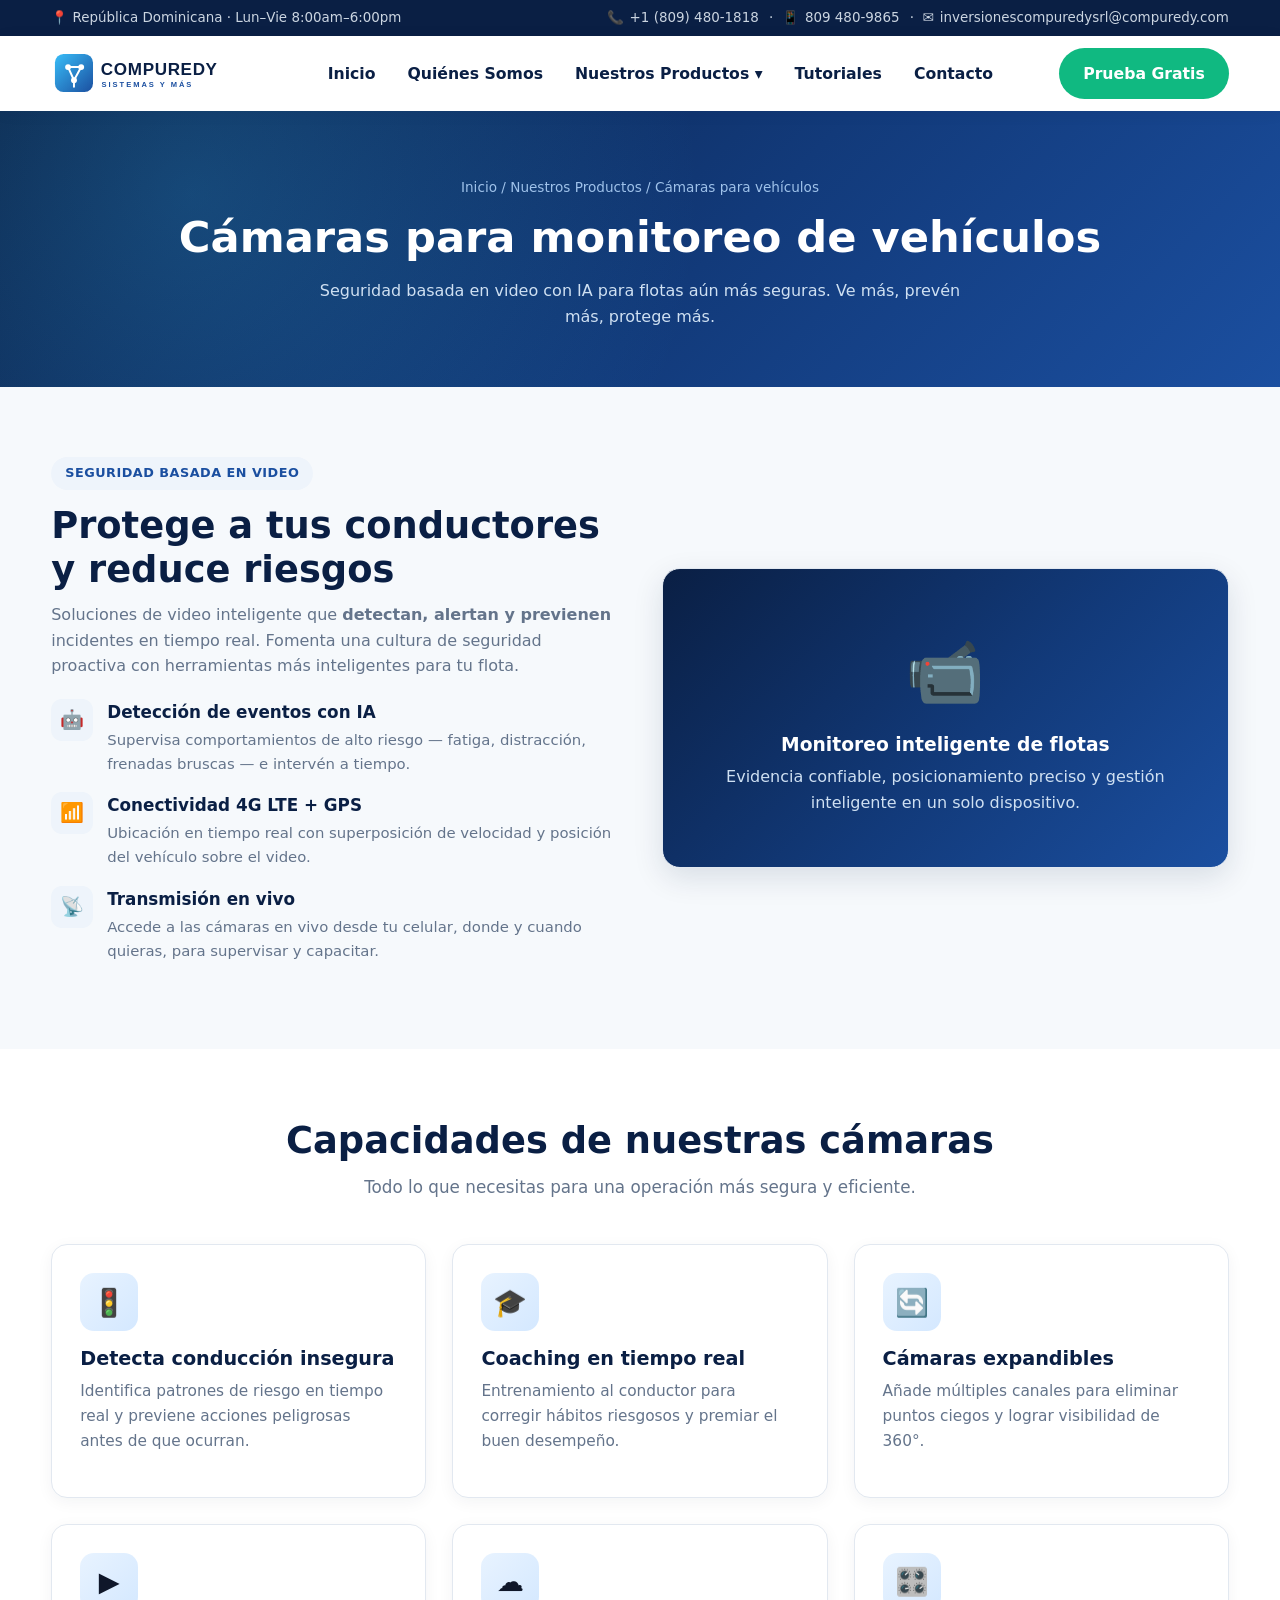
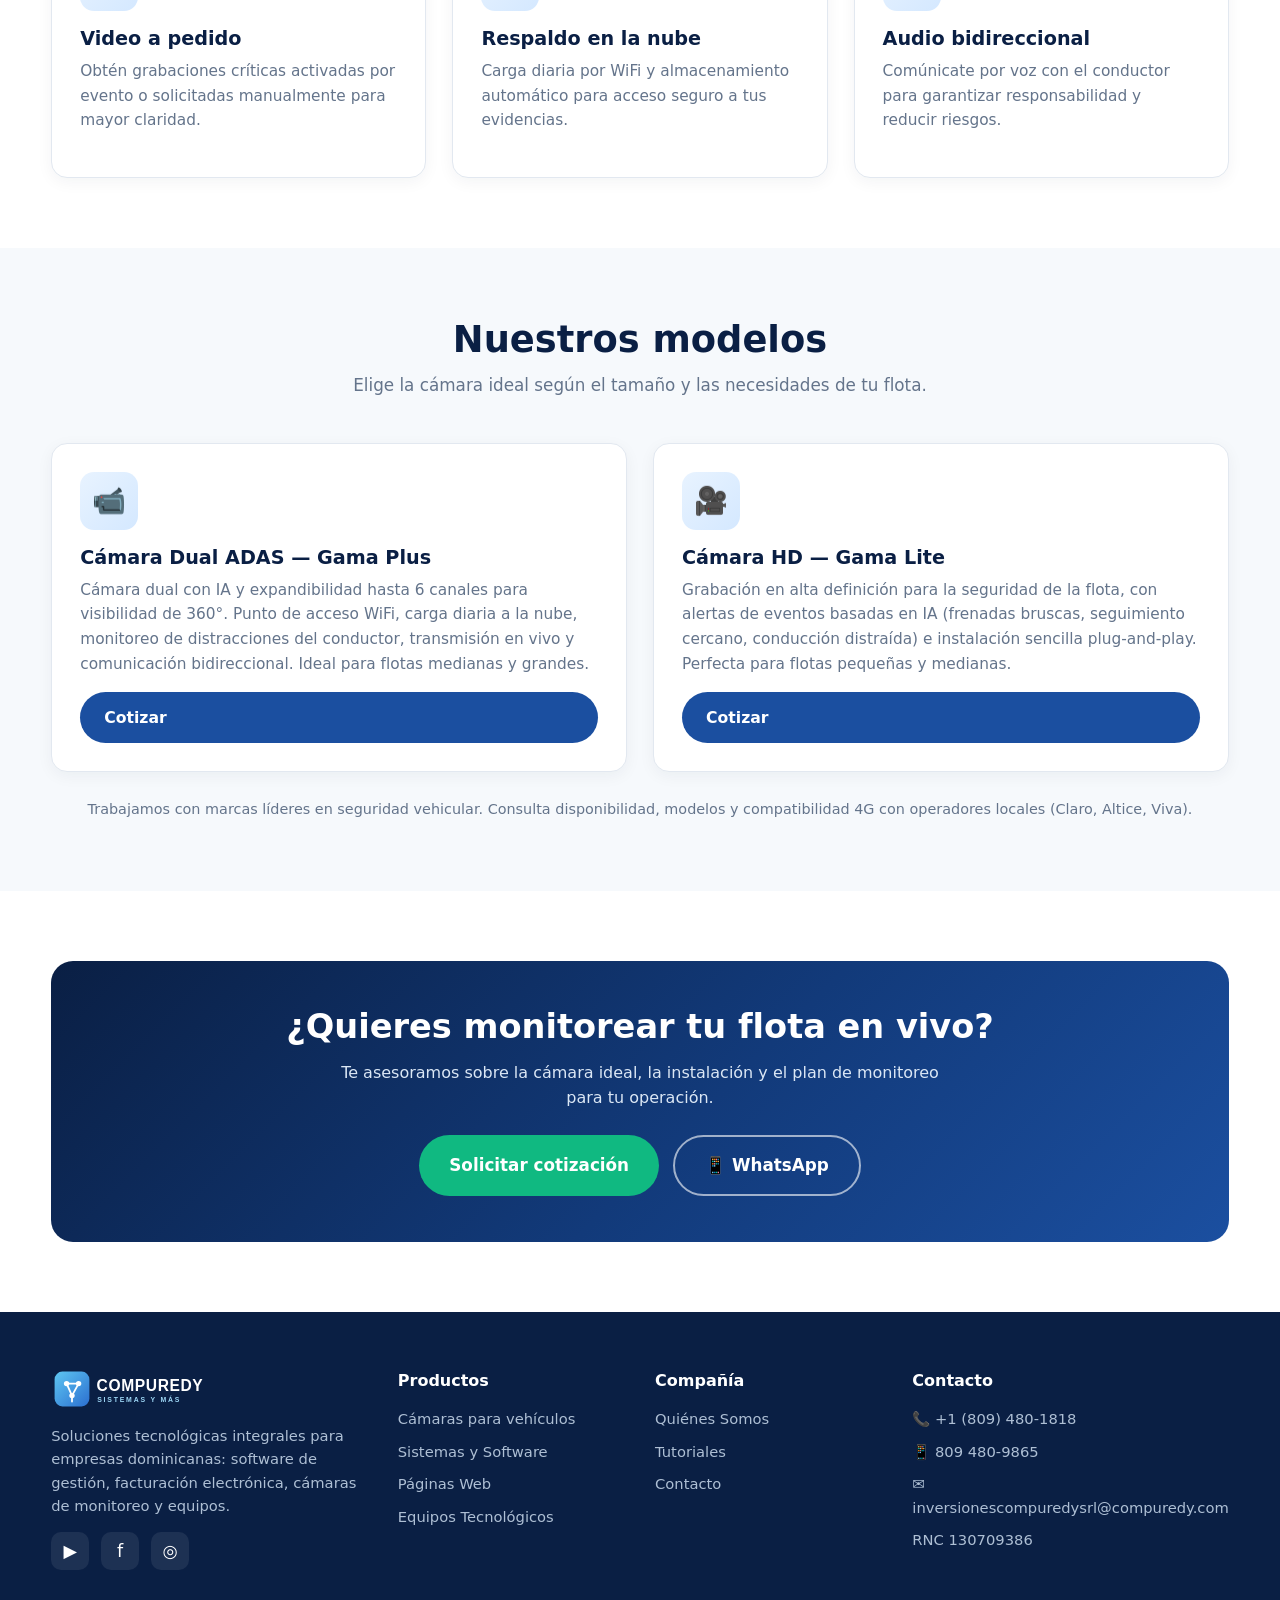
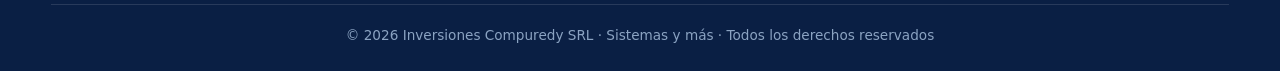
==== camaras.html @ 0dc01a07 ":wqActualizar pagina Compuredy :wq" ====
<!DOCTYPE html>
<html lang="es">
<head>
<meta charset="UTF-8">
<meta name="viewport" content="width=device-width,initial-scale=1">
<title>Cámaras para monitoreo de vehículos | Compuredy</title>
<meta name="description" content="Seguridad basada en video con IA para flotas: detección de eventos, transmisión en vivo, GPS y evidencia confiable.">
<link rel="stylesheet" href="assets/css/styles.css">
<link rel="icon" href="assets/img/logo.svg">
</head>
<body>
<div class="topbar"><div class="container">
  <span>📍 República Dominicana · Lun–Vie 8:00am–6:00pm</span>
  <span>📞 <a href="tel:+18094801818">+1 (809) 480-1818</a> &nbsp;·&nbsp; 📱 <a href="https://wa.me/18094809865">809 480-9865</a> &nbsp;·&nbsp; ✉️ <a href="mailto:inversionescompuredysrl@compuredy.com">inversionescompuredysrl@compuredy.com</a></span>
</div></div>
<header class="header"><div class="container"><nav class="nav">
  <a href="index.html" class="logo"><img src="assets/img/logo.svg" alt="Compuredy"></a>
  <ul class="menu">
    <li><a href="index.html">Inicio</a></li>
    <li><a href="quienes-somos.html">Quiénes Somos</a></li>
    <li class="has-sub"><a href="#">Nuestros Productos ▾</a>
      <ul class="submenu">
        <li><a href="camaras.html"><span class="ic">📹</span> Cámaras para Vehículos</a></li>
        <li><a href="sistemas.html"><span class="ic">💻</span> Sistemas y Software</a></li>
        <li><a href="paginas-web.html"><span class="ic">🌐</span> Páginas Web y Perfiles</a></li>
        <li><a href="equipos.html"><span class="ic">🖨️</span> Equipos Tecnológicos</a></li>
      </ul>
    </li>
    <li><a href="tutoriales.html">Tutoriales</a></li>
    <li><a href="contacto.html">Contacto</a></li>
  </ul>
  <div class="nav-cta">
    <a href="contacto.html" class="btn btn-green">Prueba Gratis</a>
    <button class="burger" aria-label="Menú">☰</button>
  </div>
</nav></div></header>
<section class="page-head"><div class="container">
  <div class="breadcrumb"><a href="index.html">Inicio</a> / Nuestros Productos / Cámaras para vehículos</div>
  <h1>Cámaras para monitoreo de vehículos</h1>
  <p>Seguridad basada en video con IA para flotas aún más seguras. Ve más, prevén más, protege más.</p>
</div></section>

<section><div class="container">
  <div class="split">
    <div class="txt">
      <span class="pill">SEGURIDAD BASADA EN VIDEO</span>
      <h2 class="sec-title" style="text-align:left">Protege a tus conductores y reduce riesgos</h2>
      <p style="color:var(--muted);margin-bottom:20px">Soluciones de video inteligente que <strong>detectan, alertan y previenen</strong> incidentes en tiempo real. Fomenta una cultura de seguridad proactiva con herramientas más inteligentes para tu flota.</p>
      <div class="feat"><div class="fi">🤖</div><div><h4>Detección de eventos con IA</h4><p>Supervisa comportamientos de alto riesgo — fatiga, distracción, frenadas bruscas — e intervén a tiempo.</p></div></div>
      <div class="feat"><div class="fi">📶</div><div><h4>Conectividad 4G LTE + GPS</h4><p>Ubicación en tiempo real con superposición de velocidad y posición del vehículo sobre el video.</p></div></div>
      <div class="feat"><div class="fi">📡</div><div><h4>Transmisión en vivo</h4><p>Accede a las cámaras en vivo desde tu celular, donde y cuando quieras, para supervisar y capacitar.</p></div></div>
    </div>
    <div class="media-card" style="background:var(--grad);display:grid;place-items:center;min-height:300px;color:#fff;text-align:center;padding:30px">
      <div><div style="font-size:4rem">📹</div><h3 style="color:#fff;margin-top:10px">Monitoreo inteligente de flotas</h3><p style="color:#cfe0f2;margin-top:8px">Evidencia confiable, posicionamiento preciso y gestión inteligente en un solo dispositivo.</p></div>
    </div>
  </div>
</div></section>

<section class="bg-soft"><div class="container">
  <h2 class="sec-title">Capacidades de nuestras cámaras</h2>
  <p class="sec-sub">Todo lo que necesitas para una operación más segura y eficiente.</p>
  <div class="grid grid-3">
    <div class="card"><div class="ic-box">🚦</div><h3>Detecta conducción insegura</h3><p>Identifica patrones de riesgo en tiempo real y previene acciones peligrosas antes de que ocurran.</p></div>
    <div class="card"><div class="ic-box">🎓</div><h3>Coaching en tiempo real</h3><p>Entrenamiento al conductor para corregir hábitos riesgosos y premiar el buen desempeño.</p></div>
    <div class="card"><div class="ic-box">🔄</div><h3>Cámaras expandibles</h3><p>Añade múltiples canales para eliminar puntos ciegos y lograr visibilidad de 360°.</p></div>
    <div class="card"><div class="ic-box">▶️</div><h3>Video a pedido</h3><p>Obtén grabaciones críticas activadas por evento o solicitadas manualmente para mayor claridad.</p></div>
    <div class="card"><div class="ic-box">☁️</div><h3>Respaldo en la nube</h3><p>Carga diaria por WiFi y almacenamiento automático para acceso seguro a tus evidencias.</p></div>
    <div class="card"><div class="ic-box">🎛️</div><h3>Audio bidireccional</h3><p>Comúnicate por voz con el conductor para garantizar responsabilidad y reducir riesgos.</p></div>
  </div>
</div></section>

<section><div class="container">
  <h2 class="sec-title">Nuestros modelos</h2>
  <p class="sec-sub">Elige la cámara ideal según el tamaño y las necesidades de tu flota.</p>
  <div class="grid grid-2">
    <div class="card">
      <div class="ic-box">📹</div>
      <h3>Cámara Dual ADAS — Gama Plus</h3>
      <p>Cámara dual con IA y expandibilidad hasta 6 canales para visibilidad de 360°. Punto de acceso WiFi, carga diaria a la nube, monitoreo de distracciones del conductor, transmisión en vivo y comunicación bidireccional. Ideal para flotas medianas y grandes.</p>
      <a href="contacto.html" class="btn btn-blue">Cotizar</a>
    </div>
    <div class="card">
      <div class="ic-box">🎥</div>
      <h3>Cámara HD — Gama Lite</h3>
      <p>Grabación en alta definición para la seguridad de la flota, con alertas de eventos basadas en IA (frenadas bruscas, seguimiento cercano, conducción distraída) e instalación sencilla plug-and-play. Perfecta para flotas pequeñas y medianas.</p>
      <a href="contacto.html" class="btn btn-blue">Cotizar</a>
    </div>
  </div>
  <p style="text-align:center;color:var(--muted);margin-top:26px;font-size:.9rem">Trabajamos con marcas líderes en seguridad vehicular. Consulta disponibilidad, modelos y compatibilidad 4G con operadores locales (Claro, Altice, Viva).</p>
</div></section>

<section class="bg-soft"><div class="container"><div class="cta-band">
  <h2>¿Quieres monitorear tu flota en vivo?</h2>
  <p>Te asesoramos sobre la cámara ideal, la instalación y el plan de monitoreo para tu operación.</p>
  <div class="cta-row-c"><a href="contacto.html" class="btn btn-green btn-lg">Solicitar cotización</a><a href="https://wa.me/18094809865" class="btn btn-ghost btn-lg">📱 WhatsApp</a></div>
</div></div></section>
<footer class="footer"><div class="container">
  <div class="cols">
    <div>
      <img src="assets/img/logo-white.svg" alt="Compuredy">
      <p>Soluciones tecnológicas integrales para empresas dominicanas: software de gestión, facturación electrónica, cámaras de monitoreo y equipos.</p>
      <div class="soc">
        <a href="https://www.youtube.com/@InversionesCompuredysrl" title="YouTube">▶</a>
        <a href="#" title="Facebook">f</a>
        <a href="#" title="Instagram">◎</a>
      </div>
    </div>
    <div><h4>Productos</h4><ul>
      <li><a href="camaras.html">Cámaras para vehículos</a></li>
      <li><a href="sistemas.html">Sistemas y Software</a></li>
      <li><a href="paginas-web.html">Páginas Web</a></li>
      <li><a href="equipos.html">Equipos Tecnológicos</a></li>
    </ul></div>
    <div><h4>Compañía</h4><ul>
      <li><a href="quienes-somos.html">Quiénes Somos</a></li>
      <li><a href="tutoriales.html">Tutoriales</a></li>
      <li><a href="contacto.html">Contacto</a></li>
    </ul></div>
    <div><h4>Contacto</h4><ul>
      <li>📞 +1 (809) 480-1818</li>
      <li>📱 809 480-9865</li>
      <li>✉️ inversionescompuredysrl@compuredy.com</li>
      <li>RNC 130709386</li>
    </ul></div>
  </div>
  <div class="bottom">© <span id="year"></span> Inversiones Compuredy SRL · Sistemas y más · Todos los derechos reservados</div>
</div></footer>
<script src="assets/js/main.js"></script>
</body>
</html>
---- assets/css/styles.css ----
:root{
  --navy:#0a1f44;--navy2:#123a7a;--blue:#1b4fa0;--sky:#38bdf8;--sky2:#5ec6f2;
  --green:#10b981;--green2:#059669;--ink:#0f172a;--muted:#64748b;--line:#e2e8f0;
  --bg:#f6f9fc;--white:#fff;--radius:16px;--shadow:0 10px 30px rgba(10,31,68,.12);
  --grad:linear-gradient(135deg,#0a1f44 0%,#123a7a 55%,#1b4fa0 100%);
}
*{box-sizing:border-box;margin:0;padding:0}
html{scroll-behavior:smooth}
body{font-family:'Segoe UI',system-ui,-apple-system,Arial,sans-serif;color:var(--ink);background:var(--bg);line-height:1.6}
img{max-width:100%;display:block}
a{text-decoration:none;color:inherit}
.container{width:min(1180px,92%);margin:0 auto}
section{padding:70px 0}
h1,h2,h3{line-height:1.2;color:var(--navy)}
h2.sec-title{font-size:clamp(1.6rem,3vw,2.3rem);text-align:center;margin-bottom:10px}
.sec-sub{text-align:center;color:var(--muted);max-width:680px;margin:0 auto 44px;font-size:1.05rem}
.btn{display:inline-flex;align-items:center;gap:8px;border:none;cursor:pointer;font-weight:700;font-size:.98rem;padding:13px 24px;border-radius:999px;transition:.2s;font-family:inherit}
.btn-green{background:var(--green);color:#fff}
.btn-green:hover{background:var(--green2);transform:translateY(-2px)}
.btn-ghost{background:transparent;color:#fff;border:2px solid rgba(255,255,255,.6)}
.btn-ghost:hover{background:rgba(255,255,255,.12)}
.btn-blue{background:var(--blue);color:#fff}
.btn-blue:hover{background:var(--navy2);transform:translateY(-2px)}
.btn-lg{padding:15px 30px;font-size:1.05rem}
/* topbar */
.topbar{background:var(--navy);color:#cbd5e1;font-size:.84rem}
.topbar .container{display:flex;flex-wrap:wrap;gap:6px 22px;justify-content:space-between;align-items:center;padding:7px 0}
.topbar span{display:inline-flex;align-items:center;gap:6px}
.topbar a{color:#cbd5e1}
.topbar a:hover{color:#fff}
/* header */
.header{position:sticky;top:0;z-index:50;background:rgba(255,255,255,.96);backdrop-filter:blur(8px);box-shadow:0 2px 14px rgba(10,31,68,.07)}
.nav{display:flex;align-items:center;justify-content:space-between;padding:12px 0;gap:16px}
.nav .logo img{height:46px}
.menu{display:flex;align-items:center;gap:4px;list-style:none}
.menu>li>a{display:block;padding:10px 14px;font-weight:600;color:var(--navy);border-radius:10px;font-size:.98rem}
.menu>li>a:hover,.menu>li>a.active{background:#eef4fb;color:var(--blue)}
.has-sub{position:relative}
.submenu{position:absolute;top:100%;left:0;min-width:260px;background:#fff;border:1px solid var(--line);border-radius:14px;box-shadow:var(--shadow);padding:8px;list-style:none;opacity:0;visibility:hidden;transform:translateY(8px);transition:.18s}
.has-sub:hover .submenu,.has-sub:focus-within .submenu{opacity:1;visibility:visible;transform:translateY(4px)}
.submenu a{display:flex;gap:10px;align-items:center;padding:11px 13px;border-radius:9px;font-weight:600;color:var(--ink);font-size:.94rem}
.submenu a:hover{background:#eef4fb;color:var(--blue)}
.submenu .ic{font-size:1.1rem}
.nav-cta{display:flex;align-items:center;gap:10px}
.burger{display:none;background:none;border:none;cursor:pointer;font-size:1.6rem;color:var(--navy)}
/* hero */
.hero{background:var(--grad);color:#fff;position:relative;overflow:hidden}
.hero::after{content:"";position:absolute;inset:0;background:radial-gradient(circle at 80% 20%,rgba(56,189,248,.25),transparent 45%);pointer-events:none}
.hero .container{display:grid;grid-template-columns:1.05fr .95fr;gap:48px;align-items:center;padding:72px 0;position:relative;z-index:1}
.hero .tag{display:inline-block;background:rgba(255,255,255,.14);border:1px solid rgba(255,255,255,.25);padding:7px 15px;border-radius:999px;font-size:.82rem;font-weight:600;margin-bottom:18px}
.hero h1{color:#fff;font-size:clamp(2rem,4.3vw,3.3rem);margin-bottom:18px}
.hero h1 .hl{color:var(--sky2)}
.hero p.lead{font-size:1.12rem;color:#dbe7f5;margin-bottom:28px;max-width:560px}
.hero .cta-row{display:flex;flex-wrap:wrap;gap:14px;margin-bottom:26px}
.hero .ticks{display:flex;flex-wrap:wrap;gap:18px;font-size:.9rem;color:#cfe0f2}
.hero .ticks span{display:inline-flex;align-items:center;gap:7px}
.hero-media{border-radius:18px;overflow:hidden;box-shadow:0 20px 50px rgba(0,0,0,.35);border:1px solid rgba(255,255,255,.12);background:#000}
.hero-media video{width:100%;display:block}
/* chips row */
.brandbar{background:var(--white);border-bottom:1px solid var(--line)}
.brandbar .container{display:flex;flex-wrap:wrap;gap:14px 30px;justify-content:center;align-items:center;padding:22px 0;color:var(--muted);font-weight:600;font-size:.95rem}
.brandbar b{color:var(--navy)}
/* product cards grid */
.grid{display:grid;gap:26px}
.grid-3{grid-template-columns:repeat(3,1fr)}
.grid-2{grid-template-columns:repeat(2,1fr)}
.grid-4{grid-template-columns:repeat(4,1fr)}
.card{background:#fff;border:1px solid var(--line);border-radius:var(--radius);padding:28px;box-shadow:0 4px 16px rgba(10,31,68,.05);transition:.22s;display:flex;flex-direction:column}
.card:hover{transform:translateY(-6px);box-shadow:var(--shadow);border-color:#c9ddf3}
.card .ic-box{width:58px;height:58px;border-radius:14px;display:grid;place-items:center;font-size:1.7rem;background:linear-gradient(135deg,#e8f3ff,#d4e8ff);margin-bottom:16px}
.card h3{font-size:1.2rem;margin-bottom:9px}
.card p{color:var(--muted);font-size:.96rem;margin-bottom:16px;flex:1}
.card .lnk{font-weight:700;color:var(--blue);display:inline-flex;align-items:center;gap:6px}
.card .lnk:hover{gap:11px}
/* feature list */
.feat{display:flex;gap:14px;align-items:flex-start;margin-bottom:16px}
.feat .fi{flex:0 0 auto;width:42px;height:42px;border-radius:11px;display:grid;place-items:center;background:#eef4fb;color:var(--blue);font-size:1.2rem}
.feat h4{color:var(--navy);font-size:1.05rem;margin-bottom:3px}
.feat p{color:var(--muted);font-size:.93rem}
/* split */
.split{display:grid;grid-template-columns:1fr 1fr;gap:44px;align-items:center}
.split.rev .txt{order:2}
.media-card{border-radius:18px;overflow:hidden;box-shadow:var(--shadow);border:1px solid var(--line);background:#000}
.media-card video{width:100%;display:block}
.pill{display:inline-block;background:#eef4fb;color:var(--blue);font-weight:700;font-size:.8rem;padding:6px 14px;border-radius:999px;margin-bottom:14px;letter-spacing:.5px}
.page-head{background:var(--grad);color:#fff;padding:66px 0 58px;text-align:center;position:relative;overflow:hidden}
.page-head::after{content:"";position:absolute;inset:0;background:radial-gradient(circle at 15% 30%,rgba(56,189,248,.22),transparent 46%);pointer-events:none}
.page-head h1{color:#fff;font-size:clamp(1.8rem,3.6vw,2.7rem);position:relative;z-index:1}
.page-head p{color:#cfe0f2;max-width:680px;margin:14px auto 0;position:relative;z-index:1}
.breadcrumb{font-size:.85rem;color:#9fc2ea;margin-bottom:14px;position:relative;z-index:1}
.breadcrumb a{color:#9fc2ea}
/* stats */
.stats{display:grid;grid-template-columns:repeat(4,1fr);gap:22px;text-align:center}
.stat{background:#fff;border:1px solid var(--line);border-radius:14px;padding:26px 14px;box-shadow:0 4px 16px rgba(10,31,68,.05)}
.stat .n{font-size:2rem;font-weight:800;color:var(--blue)}
.stat .l{color:var(--muted);font-size:.9rem;margin-top:4px}
/* cta band */
.cta-band{background:var(--grad);color:#fff;border-radius:22px;padding:46px;text-align:center;position:relative;overflow:hidden}
.cta-band h2{color:#fff;font-size:clamp(1.5rem,3vw,2.1rem);margin-bottom:12px}
.cta-band p{color:#dbe7f5;max-width:620px;margin:0 auto 24px}
.cta-row-c{display:flex;gap:14px;justify-content:center;flex-wrap:wrap}
.bg-soft{background:#fff}
/* system list cards */
.sys{display:flex;gap:20px;background:#fff;border:1px solid var(--line);border-radius:var(--radius);overflow:hidden;box-shadow:0 4px 16px rgba(10,31,68,.05);transition:.2s}
.sys:hover{box-shadow:var(--shadow);transform:translateY(-4px)}
.sys .thumb{flex:0 0 210px;background:var(--grad);display:grid;place-items:center;color:#fff;font-size:2.6rem}
.sys .body{padding:24px 26px 24px 6px;display:flex;flex-direction:column}
.sys .body h3{font-size:1.25rem;margin-bottom:6px}
.sys .body p{color:var(--muted);font-size:.96rem;margin-bottom:14px;flex:1}
.badge{display:inline-block;background:#dcfce7;color:#047857;font-weight:700;font-size:.74rem;padding:4px 11px;border-radius:999px;margin-left:8px;vertical-align:middle}
.badge.soon{background:#fef3c7;color:#92400e}
/* yt */
.yt-grid{display:grid;grid-template-columns:repeat(2,1fr);gap:26px}
.yt-card{background:#fff;border:1px solid var(--line);border-radius:var(--radius);overflow:hidden;box-shadow:0 4px 16px rgba(10,31,68,.05)}
.yt-card video{width:100%;display:block;background:#000}
.yt-card .cap{padding:16px 20px}
.yt-card .cap h3{font-size:1.08rem;margin-bottom:4px}
.yt-card .cap p{color:var(--muted);font-size:.9rem}
/* contact */
.cform{display:grid;grid-template-columns:1fr 1fr;gap:14px}
.cform .full{grid-column:1/-1}
.cform input,.cform textarea,.cform select{width:100%;padding:13px 15px;border:1px solid var(--line);border-radius:11px;font-family:inherit;font-size:.96rem;background:#fff}
.cform textarea{min-height:130px;resize:vertical}
.info-item{display:flex;gap:14px;align-items:flex-start;margin-bottom:20px}
.info-item .ii{width:46px;height:46px;border-radius:12px;background:#eef4fb;color:var(--blue);display:grid;place-items:center;font-size:1.3rem;flex:0 0 auto}
.info-item b{color:var(--navy)}
.info-item span{color:var(--muted);font-size:.95rem}
/* footer */
.footer{background:var(--navy);color:#aebfd4;padding:56px 0 24px;font-size:.92rem}
.footer .cols{display:grid;grid-template-columns:1.4fr 1fr 1fr 1.2fr;gap:34px;margin-bottom:34px}
.footer img{height:42px;margin-bottom:14px}
.footer h4{color:#fff;font-size:1rem;margin-bottom:14px}
.footer ul{list-style:none}
.footer li{margin-bottom:9px}
.footer a:hover{color:#fff}
.footer .soc{display:flex;gap:12px;margin-top:14px}
.footer .soc a{width:38px;height:38px;border-radius:10px;background:rgba(255,255,255,.08);display:grid;place-items:center;font-size:1.1rem;color:#fff}
.footer .soc a:hover{background:var(--blue)}
.footer .bottom{border-top:1px solid rgba(255,255,255,.12);padding-top:20px;text-align:center;font-size:.85rem;color:#8ba3c2}
/* responsive */
@media(max-width:900px){
  .hero .container,.split{grid-template-columns:1fr}
  .split.rev .txt{order:0}
  .grid-3,.grid-4,.yt-grid,.cform,.stats{grid-template-columns:1fr 1fr}
  .footer .cols{grid-template-columns:1fr 1fr}
  .menu{position:fixed;top:0;right:-100%;height:100vh;width:270px;background:#fff;flex-direction:column;align-items:stretch;padding:80px 18px 20px;box-shadow:-10px 0 30px rgba(0,0,0,.15);transition:.25s;overflow-y:auto}
  .menu.open{right:0}
  .submenu{position:static;opacity:1;visibility:visible;transform:none;box-shadow:none;border:none;padding:4px 0 4px 12px;min-width:auto}
  .burger{display:block}
}
@media(max-width:560px){
  .grid-3,.grid-4,.yt-grid,.cform,.stats,.grid-2{grid-template-columns:1fr}
  .footer .cols{grid-template-columns:1fr}
  .sys{flex-direction:column}
  .sys .thumb{flex:0 0 150px}
  section{padding:50px 0}
  .cta-band{padding:34px 22px}
}
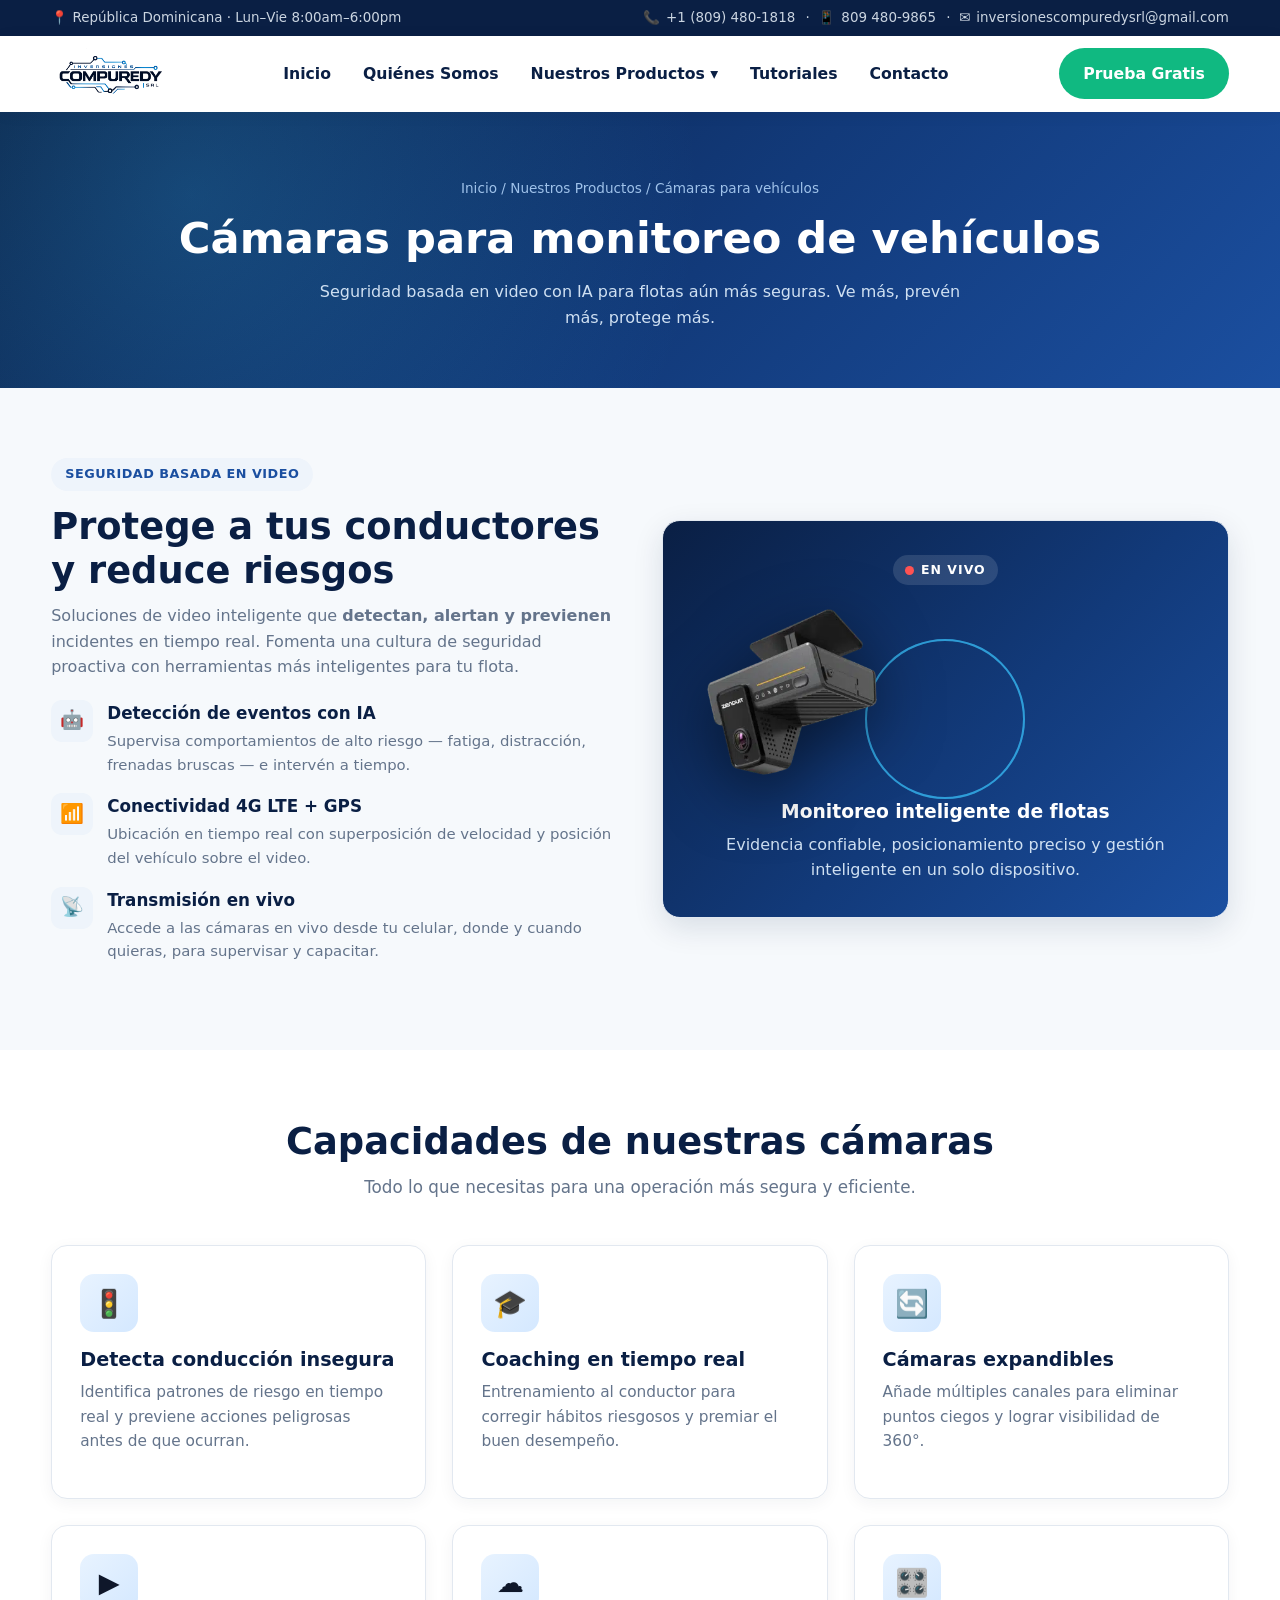
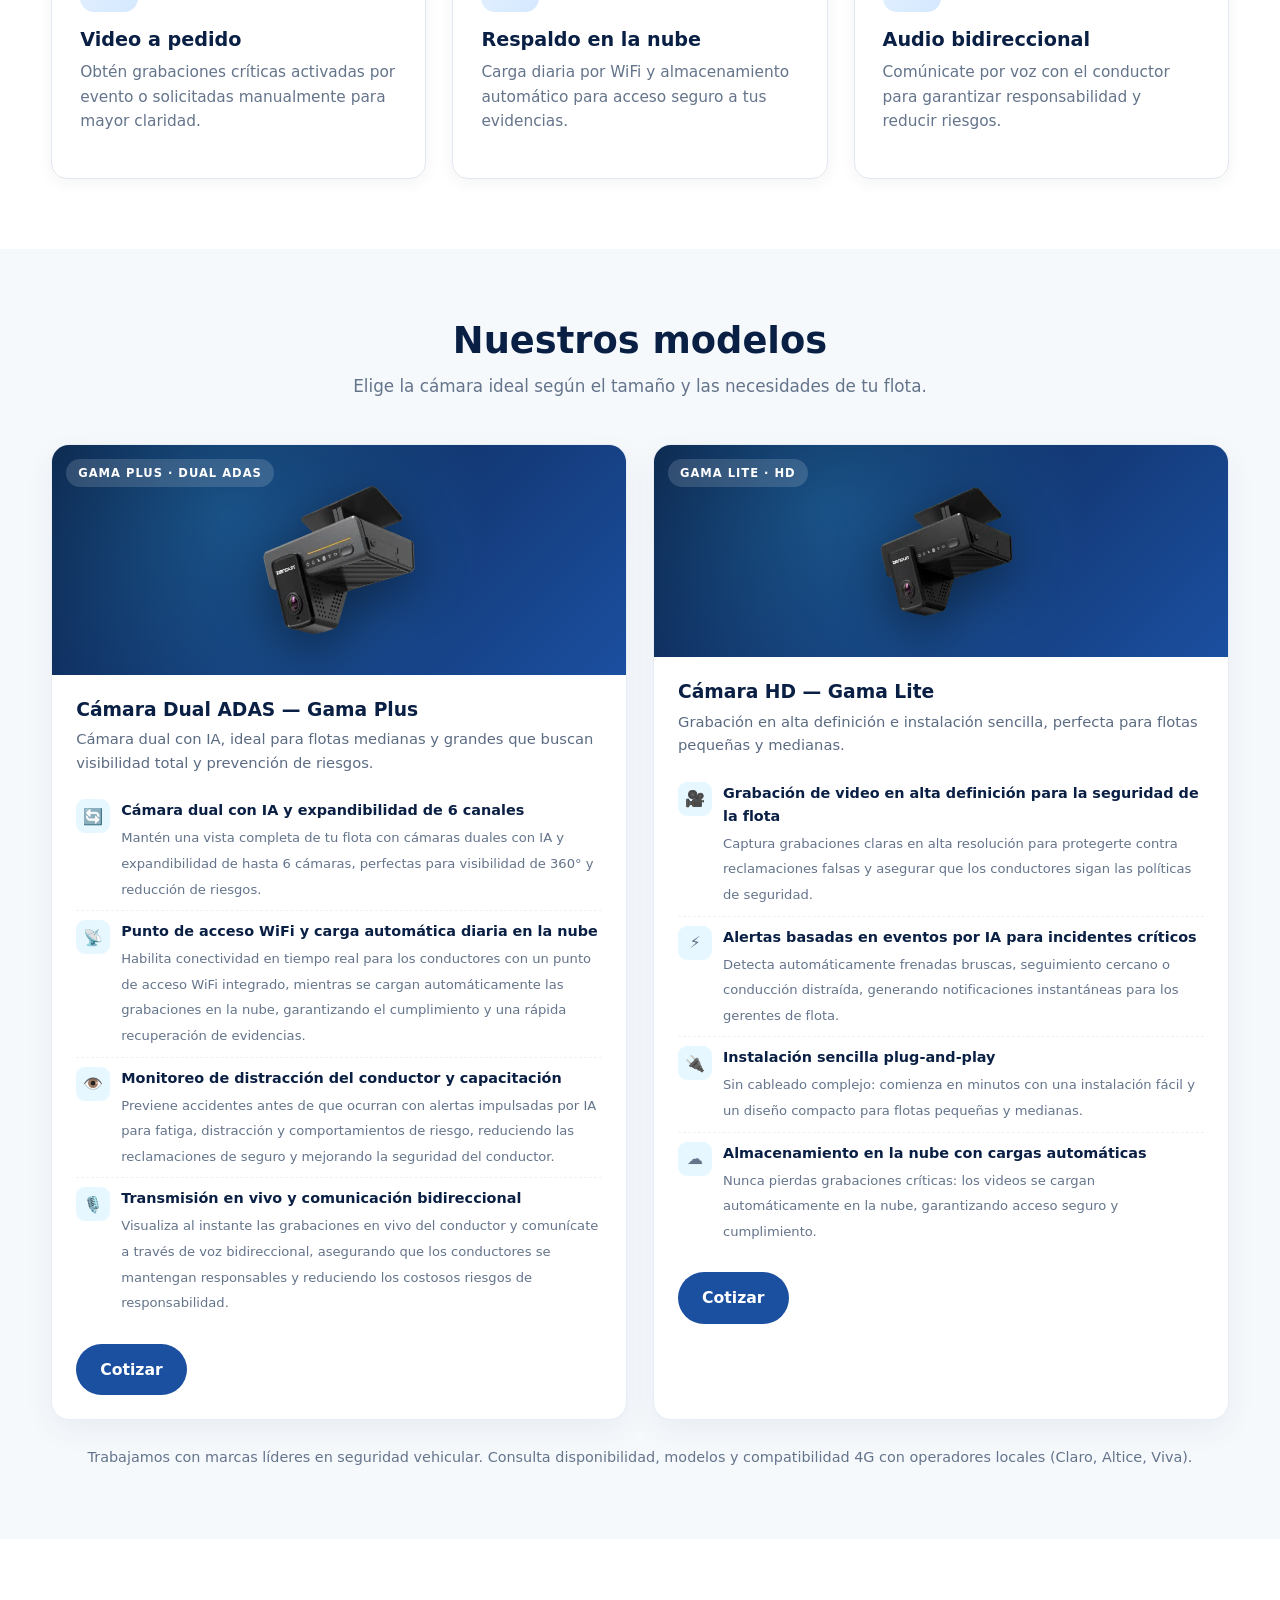
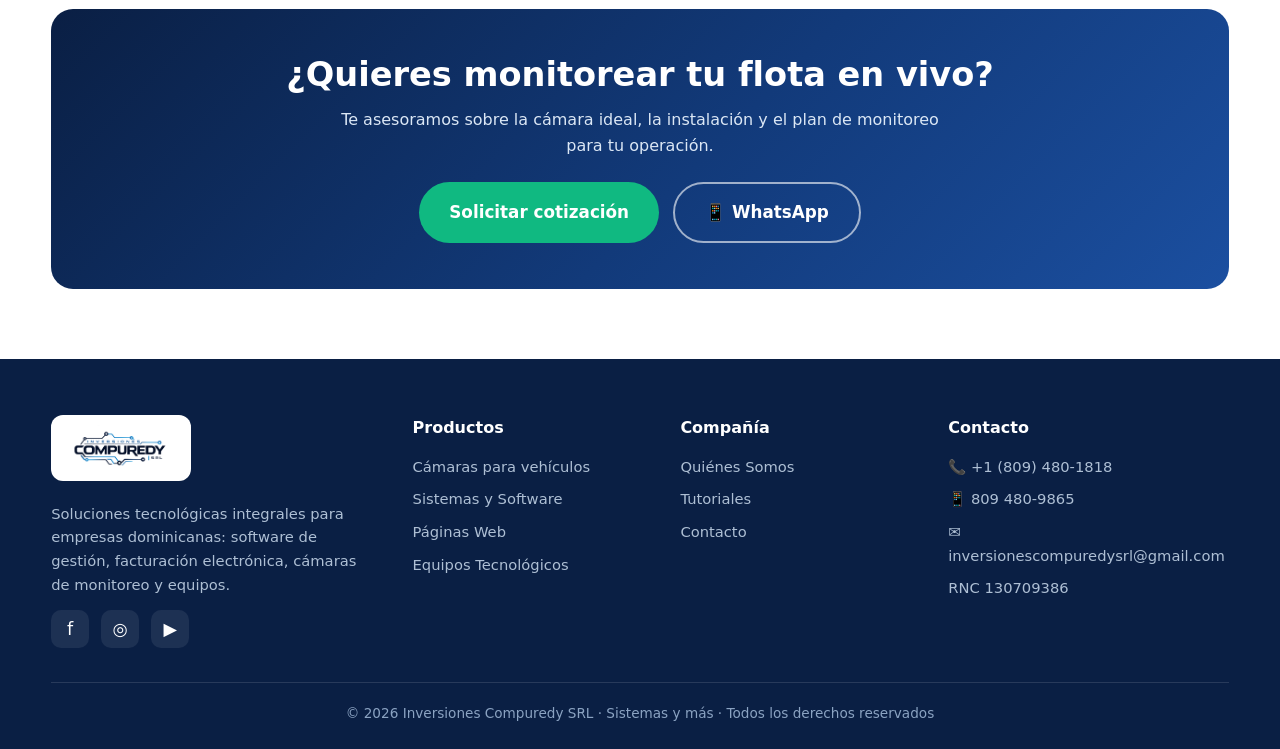
==== commit a5ac42ff: "Actualizar pagina Compuredy" ====
--- a/camaras.html
+++ b/camaras.html
@@ -5,16 +5,207 @@
 <meta name="viewport" content="width=device-width,initial-scale=1">
 <title>Cámaras para monitoreo de vehículos | Compuredy</title>
 <meta name="description" content="Seguridad basada en video con IA para flotas: detección de eventos, transmisión en vivo, GPS y evidencia confiable.">
-<link rel="stylesheet" href="assets/css/styles.css">
-<link rel="icon" href="assets/img/logo.svg">
+<style>
+:root{
+  --navy:#0a1f44;--navy2:#123a7a;--blue:#1b4fa0;--sky:#38bdf8;--sky2:#5ec6f2;
+  --green:#10b981;--green2:#059669;--ink:#0f172a;--muted:#64748b;--line:#e2e8f0;
+  --bg:#f6f9fc;--white:#fff;--radius:16px;--shadow:0 10px 30px rgba(10,31,68,.12);
+  --grad:linear-gradient(135deg,#0a1f44 0%,#123a7a 55%,#1b4fa0 100%);
+}
+*{box-sizing:border-box;margin:0;padding:0}
+html{scroll-behavior:smooth}
+body{font-family:'Segoe UI',system-ui,-apple-system,Arial,sans-serif;color:var(--ink);background:var(--bg);line-height:1.6}
+img{max-width:100%;display:block}
+a{text-decoration:none;color:inherit}
+.container{width:min(1180px,92%);margin:0 auto}
+section{padding:70px 0}
+h1,h2,h3{line-height:1.2;color:var(--navy)}
+h2.sec-title{font-size:clamp(1.6rem,3vw,2.3rem);text-align:center;margin-bottom:10px}
+.sec-sub{text-align:center;color:var(--muted);max-width:680px;margin:0 auto 44px;font-size:1.05rem}
+.btn{display:inline-flex;align-items:center;gap:8px;border:none;cursor:pointer;font-weight:700;font-size:.98rem;padding:13px 24px;border-radius:999px;transition:.2s;font-family:inherit}
+.btn-green{background:var(--green);color:#fff}
+.btn-green:hover{background:var(--green2);transform:translateY(-2px)}
+.btn-ghost{background:transparent;color:#fff;border:2px solid rgba(255,255,255,.6)}
+.btn-ghost:hover{background:rgba(255,255,255,.12)}
+.btn-blue{background:var(--blue);color:#fff}
+.btn-blue:hover{background:var(--navy2);transform:translateY(-2px)}
+.btn-lg{padding:15px 30px;font-size:1.05rem}
+/* topbar */
+.topbar{background:var(--navy);color:#cbd5e1;font-size:.84rem}
+.topbar .container{display:flex;flex-wrap:wrap;gap:6px 22px;justify-content:space-between;align-items:center;padding:7px 0}
+.topbar span{display:inline-flex;align-items:center;gap:6px}
+.topbar a{color:#cbd5e1}
+.topbar a:hover{color:#fff}
+/* header */
+.header{position:sticky;top:0;z-index:50;background:rgba(255,255,255,.96);backdrop-filter:blur(8px);box-shadow:0 2px 14px rgba(10,31,68,.07)}
+.nav{display:flex;align-items:center;justify-content:space-between;padding:12px 0;gap:16px}
+.nav .logo img{height:52px;width:auto}
+.menu{display:flex;align-items:center;gap:4px;list-style:none}
+.menu>li>a{display:block;padding:10px 14px;font-weight:600;color:var(--navy);border-radius:10px;font-size:.98rem}
+.menu>li>a:hover,.menu>li>a.active{background:#eef4fb;color:var(--blue)}
+.has-sub{position:relative}
+.submenu{position:absolute;top:100%;left:0;min-width:260px;background:#fff;border:1px solid var(--line);border-radius:14px;box-shadow:var(--shadow);padding:8px;list-style:none;opacity:0;visibility:hidden;transform:translateY(8px);transition:.18s}
+.has-sub:hover .submenu,.has-sub:focus-within .submenu{opacity:1;visibility:visible;transform:translateY(4px)}
+.submenu a{display:flex;gap:10px;align-items:center;padding:11px 13px;border-radius:9px;font-weight:600;color:var(--ink);font-size:.94rem}
+.submenu a:hover{background:#eef4fb;color:var(--blue)}
+.submenu .ic{font-size:1.1rem}
+.nav-cta{display:flex;align-items:center;gap:10px}
+.burger{display:none;background:none;border:none;cursor:pointer;font-size:1.6rem;color:var(--navy)}
+/* hero */
+.hero{background:var(--grad);color:#fff;position:relative;overflow:hidden}
+.hero::after{content:"";position:absolute;inset:0;background:radial-gradient(circle at 80% 20%,rgba(56,189,248,.25),transparent 45%);pointer-events:none}
+.hero .container{display:grid;grid-template-columns:1.05fr .95fr;gap:48px;align-items:center;padding:72px 0;position:relative;z-index:1}
+.hero .tag{display:inline-block;background:rgba(255,255,255,.14);border:1px solid rgba(255,255,255,.25);padding:7px 15px;border-radius:999px;font-size:.82rem;font-weight:600;margin-bottom:18px}
+.hero h1{color:#fff;font-size:clamp(2rem,4.3vw,3.3rem);margin-bottom:18px}
+.hero h1 .hl{color:var(--sky2)}
+.hero p.lead{font-size:1.12rem;color:#dbe7f5;margin-bottom:28px;max-width:560px}
+.hero .cta-row{display:flex;flex-wrap:wrap;gap:14px;margin-bottom:26px}
+.hero .ticks{display:flex;flex-wrap:wrap;gap:18px;font-size:.9rem;color:#cfe0f2}
+.hero .ticks span{display:inline-flex;align-items:center;gap:7px}
+.hero-media{border-radius:18px;overflow:hidden;box-shadow:0 20px 50px rgba(0,0,0,.35);border:1px solid rgba(255,255,255,.12);background:#000}
+.hero-media video{width:100%;display:block}
+/* chips row */
+.brandbar{background:var(--white);border-bottom:1px solid var(--line)}
+.brandbar .container{display:flex;flex-wrap:wrap;gap:14px 30px;justify-content:center;align-items:center;padding:22px 0;color:var(--muted);font-weight:600;font-size:.95rem}
+.brandbar b{color:var(--navy)}
+/* product cards grid */
+.grid{display:grid;gap:26px}
+.grid-3{grid-template-columns:repeat(3,1fr)}
+.grid-2{grid-template-columns:repeat(2,1fr)}
+.grid-4{grid-template-columns:repeat(4,1fr)}
+.card{background:#fff;border:1px solid var(--line);border-radius:var(--radius);padding:28px;box-shadow:0 4px 16px rgba(10,31,68,.05);transition:.22s;display:flex;flex-direction:column}
+.card:hover{transform:translateY(-6px);box-shadow:var(--shadow);border-color:#c9ddf3}
+.card .ic-box{width:58px;height:58px;border-radius:14px;display:grid;place-items:center;font-size:1.7rem;background:linear-gradient(135deg,#e8f3ff,#d4e8ff);margin-bottom:16px}
+.card h3{font-size:1.2rem;margin-bottom:9px}
+.card p{color:var(--muted);font-size:.96rem;margin-bottom:16px;flex:1}
+.card .lnk{font-weight:700;color:var(--blue);display:inline-flex;align-items:center;gap:6px}
+.card .lnk:hover{gap:11px}
+/* feature list */
+.feat{display:flex;gap:14px;align-items:flex-start;margin-bottom:16px}
+.feat .fi{flex:0 0 auto;width:42px;height:42px;border-radius:11px;display:grid;place-items:center;background:#eef4fb;color:var(--blue);font-size:1.2rem}
+.feat h4{color:var(--navy);font-size:1.05rem;margin-bottom:3px}
+.feat p{color:var(--muted);font-size:.93rem}
+/* split */
+.split{display:grid;grid-template-columns:1fr 1fr;gap:44px;align-items:center}
+.split.rev .txt{order:2}
+.media-card{border-radius:18px;overflow:hidden;box-shadow:var(--shadow);border:1px solid var(--line);background:#000}
+.media-card video{width:100%;display:block}
+.pill{display:inline-block;background:#eef4fb;color:var(--blue);font-weight:700;font-size:.8rem;padding:6px 14px;border-radius:999px;margin-bottom:14px;letter-spacing:.5px}
+.page-head{background:var(--grad);color:#fff;padding:66px 0 58px;text-align:center;position:relative;overflow:hidden}
+.page-head::after{content:"";position:absolute;inset:0;background:radial-gradient(circle at 15% 30%,rgba(56,189,248,.22),transparent 46%);pointer-events:none}
+.page-head h1{color:#fff;font-size:clamp(1.8rem,3.6vw,2.7rem);position:relative;z-index:1}
+.page-head p{color:#cfe0f2;max-width:680px;margin:14px auto 0;position:relative;z-index:1}
+.breadcrumb{font-size:.85rem;color:#9fc2ea;margin-bottom:14px;position:relative;z-index:1}
+.breadcrumb a{color:#9fc2ea}
+/* stats */
+.stats{display:grid;grid-template-columns:repeat(4,1fr);gap:22px;text-align:center}
+.stat{background:#fff;border:1px solid var(--line);border-radius:14px;padding:26px 14px;box-shadow:0 4px 16px rgba(10,31,68,.05)}
+.stat .n{font-size:2rem;font-weight:800;color:var(--blue)}
+.stat .l{color:var(--muted);font-size:.9rem;margin-top:4px}
+/* cta band */
+.cta-band{background:var(--grad);color:#fff;border-radius:22px;padding:46px;text-align:center;position:relative;overflow:hidden}
+.cta-band h2{color:#fff;font-size:clamp(1.5rem,3vw,2.1rem);margin-bottom:12px}
+.cta-band p{color:#dbe7f5;max-width:620px;margin:0 auto 24px}
+.cta-row-c{display:flex;gap:14px;justify-content:center;flex-wrap:wrap}
+.bg-soft{background:#fff}
+/* system list cards */
+.sys{display:flex;gap:20px;background:#fff;border:1px solid var(--line);border-radius:var(--radius);overflow:hidden;box-shadow:0 4px 16px rgba(10,31,68,.05);transition:.2s}
+.sys:hover{box-shadow:var(--shadow);transform:translateY(-4px)}
+.sys .thumb{flex:0 0 210px;background:var(--grad);display:grid;place-items:center;color:#fff;font-size:2.6rem}
+.sys .body{padding:24px 26px 24px 6px;display:flex;flex-direction:column}
+.sys .body h3{font-size:1.25rem;margin-bottom:6px}
+.sys .body p{color:var(--muted);font-size:.96rem;margin-bottom:14px;flex:1}
+.badge{display:inline-block;background:#dcfce7;color:#047857;font-weight:700;font-size:.74rem;padding:4px 11px;border-radius:999px;margin-left:8px;vertical-align:middle}
+.badge.soon{background:#fef3c7;color:#92400e}
+/* yt */
+.yt-grid{display:grid;grid-template-columns:repeat(2,1fr);gap:26px}
+.yt-card{background:#fff;border:1px solid var(--line);border-radius:var(--radius);overflow:hidden;box-shadow:0 4px 16px rgba(10,31,68,.05)}
+.yt-card video{width:100%;display:block;background:#000}
+.yt-card .cap{padding:16px 20px}
+.yt-card .cap h3{font-size:1.08rem;margin-bottom:4px}
+.yt-card .cap p{color:var(--muted);font-size:.9rem}
+/* contact */
+.cform{display:grid;grid-template-columns:1fr 1fr;gap:14px}
+.cform .full{grid-column:1/-1}
+.cform input,.cform textarea,.cform select{width:100%;padding:13px 15px;border:1px solid var(--line);border-radius:11px;font-family:inherit;font-size:.96rem;background:#fff}
+.cform textarea{min-height:130px;resize:vertical}
+.info-item{display:flex;gap:14px;align-items:flex-start;margin-bottom:20px}
+.info-item .ii{width:46px;height:46px;border-radius:12px;background:#eef4fb;color:var(--blue);display:grid;place-items:center;font-size:1.3rem;flex:0 0 auto}
+.info-item b{color:var(--navy)}
+.info-item span{color:var(--muted);font-size:.95rem}
+/* footer */
+.footer{background:var(--navy);color:#aebfd4;padding:56px 0 24px;font-size:.92rem}
+.footer .cols{display:grid;grid-template-columns:1.4fr 1fr 1fr 1.2fr;gap:34px;margin-bottom:34px}
+.footer img{height:42px;margin-bottom:14px}
+.footer .foot-logo{display:inline-block;background:#fff;padding:10px 16px;border-radius:12px;margin-bottom:14px}
+.footer .foot-logo img{height:46px;margin:0;display:block}
+.footer h4{color:#fff;font-size:1rem;margin-bottom:14px}
+.footer ul{list-style:none}
+.footer li{margin-bottom:9px}
+.footer a:hover{color:#fff}
+.footer .soc{display:flex;gap:12px;margin-top:14px}
+.footer .soc a{width:38px;height:38px;border-radius:10px;background:rgba(255,255,255,.08);display:grid;place-items:center;font-size:1.1rem;color:#fff}
+.footer .soc a:hover{background:var(--blue)}
+.footer .bottom{border-top:1px solid rgba(255,255,255,.12);padding-top:20px;text-align:center;font-size:.85rem;color:#8ba3c2}
+/* responsive */
+@media(max-width:900px){
+  .hero .container,.split{grid-template-columns:1fr}
+  .split.rev .txt{order:0}
+  .grid-3,.grid-4,.yt-grid,.cform,.stats{grid-template-columns:1fr 1fr}
+  .footer .cols{grid-template-columns:1fr 1fr}
+  .menu{position:fixed;top:0;right:-100%;height:100vh;width:270px;background:#fff;flex-direction:column;align-items:stretch;padding:80px 18px 20px;box-shadow:-10px 0 30px rgba(0,0,0,.15);transition:.25s;overflow-y:auto}
+  .menu.open{right:0}
+  .submenu{position:static;opacity:1;visibility:visible;transform:none;box-shadow:none;border:none;padding:4px 0 4px 12px;min-width:auto}
+  .burger{display:block}
+}
+@media(max-width:560px){
+  .grid-3,.grid-4,.yt-grid,.cform,.stats,.grid-2{grid-template-columns:1fr}
+  .footer .cols{grid-template-columns:1fr}
+  .sys{flex-direction:column}
+  .sys .thumb{flex:0 0 150px}
+  section{padding:50px 0}
+  .cta-band{padding:34px 22px}
+}
+
+</style>
+<link rel="icon" href="/src/img/logo.svg">
+<style>
+/* Animación cámara monitoreo inteligente */
+@keyframes floatCam{0%,100%{transform:translateY(0) rotate(-1deg)}50%{transform:translateY(-16px) rotate(1deg)}}
+@keyframes glowPulse{0%,100%{box-shadow:0 0 0 0 rgba(56,189,248,.35)}50%{box-shadow:0 0 40px 12px rgba(56,189,248,.25)}}
+@keyframes ringPulse{0%{transform:scale(.8);opacity:.5}100%{transform:scale(1.6);opacity:0}}
+.float-cam{animation:floatCam 4s ease-in-out infinite}
+.cam-stage{position:relative}
+.cam-stage .ring{position:absolute;top:50%;left:50%;width:160px;height:160px;margin:-80px 0 0 -80px;border:2px solid rgba(56,189,248,.5);border-radius:50%;animation:ringPulse 3s ease-out infinite}
+.cam-stage .ring.r2{animation-delay:1.5s}
+.rec-dot{display:inline-flex;align-items:center;gap:7px;background:rgba(255,255,255,.12);padding:5px 12px;border-radius:999px;font-size:.78rem;font-weight:700;letter-spacing:1px;margin-bottom:12px}
+.rec-dot i{width:9px;height:9px;border-radius:50%;background:#ff5252;animation:glowPulse 1.4s ease-in-out infinite}
+/* Tarjetas de modelos con imagen */
+.model-card{background:#fff;border:1px solid #e6edf5;border-radius:18px;overflow:hidden;box-shadow:0 10px 30px rgba(10,31,68,.06);display:flex;flex-direction:column;transition:transform .3s,box-shadow .3s}
+.model-card:hover{transform:translateY(-6px);box-shadow:0 18px 46px rgba(10,31,68,.12)}
+.model-media{background:linear-gradient(135deg,#0a1f44,#1b4fa0);display:grid;place-items:center;padding:30px 20px;position:relative;overflow:hidden}
+.model-media::after{content:"";position:absolute;inset:0;background:radial-gradient(circle at 30% 30%,rgba(56,189,248,.25),transparent 60%)}
+.model-media img{width:170px;max-width:72%;position:relative;z-index:1;filter:drop-shadow(0 14px 26px rgba(0,0,0,.45));transition:transform .4s}
+.model-card:hover .model-media img{transform:scale(1.06) translateY(-4px)}
+.model-tag{position:absolute;top:14px;left:14px;z-index:2;background:rgba(255,255,255,.15);backdrop-filter:blur(6px);color:#fff;font-size:.72rem;font-weight:700;letter-spacing:1px;padding:5px 12px;border-radius:999px}
+.model-body{padding:24px}
+.model-body h3{margin:0 0 6px;color:#0a1f44}
+.model-body .lead{color:#5b6b82;font-size:.92rem;margin-bottom:16px}
+.model-feats{list-style:none;margin:0 0 20px;padding:0}
+.model-feats li{display:flex;gap:11px;padding:9px 0;border-bottom:1px dashed #eef2f7}
+.model-feats li:last-child{border-bottom:none}
+.model-feats .fic{flex:none;width:34px;height:34px;border-radius:9px;display:grid;place-items:center;background:rgba(56,189,248,.12);font-size:1rem}
+.model-feats b{display:block;color:#0a1f44;font-size:.9rem;margin-bottom:2px}
+.model-feats span{color:#64748b;font-size:.82rem;line-height:1.45}
+</style>
 </head>
 <body>
 <div class="topbar"><div class="container">
   <span>📍 República Dominicana · Lun–Vie 8:00am–6:00pm</span>
-  <span>📞 <a href="tel:+18094801818">+1 (809) 480-1818</a> &nbsp;·&nbsp; 📱 <a href="https://wa.me/18094809865">809 480-9865</a> &nbsp;·&nbsp; ✉️ <a href="mailto:inversionescompuredysrl@compuredy.com">inversionescompuredysrl@compuredy.com</a></span>
+  <span>📞 <a href="tel:+18094801818">+1 (809) 480-1818</a> &nbsp;·&nbsp; 📱 <a href="https://wa.me/18094809865">809 480-9865</a> &nbsp;·&nbsp; ✉️ <a href="mailto:inversionescompuredysrl@gmail.com">inversionescompuredysrl@gmail.com</a></span>
 </div></div>
 <header class="header"><div class="container"><nav class="nav">
-  <a href="index.html" class="logo"><img src="assets/img/logo.svg" alt="Compuredy"></a>
+  <a href="index.html" class="logo"><img src="/src/img/logo-original.png" alt="Inversiones Compuredy SRL"></a>
   <ul class="menu">
     <li><a href="index.html">Inicio</a></li>
     <li><a href="quienes-somos.html">Quiénes Somos</a></li>
@@ -50,8 +241,14 @@
       <div class="feat"><div class="fi">📶</div><div><h4>Conectividad 4G LTE + GPS</h4><p>Ubicación en tiempo real con superposición de velocidad y posición del vehículo sobre el video.</p></div></div>
       <div class="feat"><div class="fi">📡</div><div><h4>Transmisión en vivo</h4><p>Accede a las cámaras en vivo desde tu celular, donde y cuando quieras, para supervisar y capacitar.</p></div></div>
     </div>
-    <div class="media-card" style="background:var(--grad);display:grid;place-items:center;min-height:300px;color:#fff;text-align:center;padding:30px">
-      <div><div style="font-size:4rem">📹</div><h3 style="color:#fff;margin-top:10px">Monitoreo inteligente de flotas</h3><p style="color:#cfe0f2;margin-top:8px">Evidencia confiable, posicionamiento preciso y gestión inteligente en un solo dispositivo.</p></div>
+    <div class="media-card cam-stage" style="background:var(--grad);display:grid;place-items:center;min-height:300px;color:#fff;text-align:center;padding:34px">
+      <span class="ring"></span><span class="ring r2"></span>
+      <div style="position:relative;z-index:2">
+        <span class="rec-dot"><i></i> EN VIVO</span>
+        <div><img src="/src/img/zenducam-adas.png" alt="Cámara ZenduCAM Plus para monitoreo de flotas" class="float-cam" style="width:190px;max-width:72%;filter:drop-shadow(0 18px 32px rgba(0,0,0,.5))"></div>
+        <h3 style="color:#fff;margin-top:14px">Monitoreo inteligente de flotas</h3>
+        <p style="color:#cfe0f2;margin-top:8px">Evidencia confiable, posicionamiento preciso y gestión inteligente en un solo dispositivo.</p>
+      </div>
     </div>
   </div>
 </div></section>
@@ -73,17 +270,39 @@
   <h2 class="sec-title">Nuestros modelos</h2>
   <p class="sec-sub">Elige la cámara ideal según el tamaño y las necesidades de tu flota.</p>
   <div class="grid grid-2">
-    <div class="card">
-      <div class="ic-box">📹</div>
-      <h3>Cámara Dual ADAS — Gama Plus</h3>
-      <p>Cámara dual con IA y expandibilidad hasta 6 canales para visibilidad de 360°. Punto de acceso WiFi, carga diaria a la nube, monitoreo de distracciones del conductor, transmisión en vivo y comunicación bidireccional. Ideal para flotas medianas y grandes.</p>
-      <a href="contacto.html" class="btn btn-blue">Cotizar</a>
-    </div>
-    <div class="card">
-      <div class="ic-box">🎥</div>
-      <h3>Cámara HD — Gama Lite</h3>
-      <p>Grabación en alta definición para la seguridad de la flota, con alertas de eventos basadas en IA (frenadas bruscas, seguimiento cercano, conducción distraída) e instalación sencilla plug-and-play. Perfecta para flotas pequeñas y medianas.</p>
-      <a href="contacto.html" class="btn btn-blue">Cotizar</a>
+    <div class="model-card">
+      <div class="model-media">
+        <span class="model-tag">GAMA PLUS · DUAL ADAS</span>
+        <img src="/src/img/zenducam-adas.png" alt="Cámara Dual ADAS con IA">
+      </div>
+      <div class="model-body">
+        <h3>Cámara Dual ADAS — Gama Plus</h3>
+        <p class="lead">Cámara dual con IA, ideal para flotas medianas y grandes que buscan visibilidad total y prevención de riesgos.</p>
+        <ul class="model-feats">
+          <li><span class="fic">🔄</span><div><b>Cámara dual con IA y expandibilidad de 6 canales</b><span>Mantén una vista completa de tu flota con cámaras duales con IA y expandibilidad de hasta 6 cámaras, perfectas para visibilidad de 360° y reducción de riesgos.</span></div></li>
+          <li><span class="fic">📡</span><div><b>Punto de acceso WiFi y carga automática diaria en la nube</b><span>Habilita conectividad en tiempo real para los conductores con un punto de acceso WiFi integrado, mientras se cargan automáticamente las grabaciones en la nube, garantizando el cumplimiento y una rápida recuperación de evidencias.</span></div></li>
+          <li><span class="fic">👁️</span><div><b>Monitoreo de distracción del conductor y capacitación</b><span>Previene accidentes antes de que ocurran con alertas impulsadas por IA para fatiga, distracción y comportamientos de riesgo, reduciendo las reclamaciones de seguro y mejorando la seguridad del conductor.</span></div></li>
+          <li><span class="fic">🎙️</span><div><b>Transmisión en vivo y comunicación bidireccional</b><span>Visualiza al instante las grabaciones en vivo del conductor y comunícate a través de voz bidireccional, asegurando que los conductores se mantengan responsables y reduciendo los costosos riesgos de responsabilidad.</span></div></li>
+        </ul>
+        <a href="contacto.html" class="btn btn-blue">Cotizar</a>
+      </div>
+    </div>
+    <div class="model-card">
+      <div class="model-media">
+        <span class="model-tag">GAMA LITE · HD</span>
+        <img src="/src/img/zenducam-lite.png" alt="Cámara HD para seguridad de flota">
+      </div>
+      <div class="model-body">
+        <h3>Cámara HD — Gama Lite</h3>
+        <p class="lead">Grabación en alta definición e instalación sencilla, perfecta para flotas pequeñas y medianas.</p>
+        <ul class="model-feats">
+          <li><span class="fic">🎥</span><div><b>Grabación de video en alta definición para la seguridad de la flota</b><span>Captura grabaciones claras en alta resolución para protegerte contra reclamaciones falsas y asegurar que los conductores sigan las políticas de seguridad.</span></div></li>
+          <li><span class="fic">⚡</span><div><b>Alertas basadas en eventos por IA para incidentes críticos</b><span>Detecta automáticamente frenadas bruscas, seguimiento cercano o conducción distraída, generando notificaciones instantáneas para los gerentes de flota.</span></div></li>
+          <li><span class="fic">🔌</span><div><b>Instalación sencilla plug-and-play</b><span>Sin cableado complejo: comienza en minutos con una instalación fácil y un diseño compacto para flotas pequeñas y medianas.</span></div></li>
+          <li><span class="fic">☁️</span><div><b>Almacenamiento en la nube con cargas automáticas</b><span>Nunca pierdas grabaciones críticas: los videos se cargan automáticamente en la nube, garantizando acceso seguro y cumplimiento.</span></div></li>
+        </ul>
+        <a href="contacto.html" class="btn btn-blue">Cotizar</a>
+      </div>
     </div>
   </div>
   <p style="text-align:center;color:var(--muted);margin-top:26px;font-size:.9rem">Trabajamos con marcas líderes en seguridad vehicular. Consulta disponibilidad, modelos y compatibilidad 4G con operadores locales (Claro, Altice, Viva).</p>
@@ -97,12 +316,12 @@
 <footer class="footer"><div class="container">
   <div class="cols">
     <div>
-      <img src="assets/img/logo-white.svg" alt="Compuredy">
+      <span class="foot-logo"><img src="/src/img/logo-compuredy.png" alt="Inversiones Compuredy SRL"></span>
       <p>Soluciones tecnológicas integrales para empresas dominicanas: software de gestión, facturación electrónica, cámaras de monitoreo y equipos.</p>
       <div class="soc">
-        <a href="https://www.youtube.com/@InversionesCompuredysrl" title="YouTube">▶</a>
-        <a href="#" title="Facebook">f</a>
-        <a href="#" title="Instagram">◎</a>
+        <a href="https://www.facebook.com/compuredy" target="_blank" rel="noopener" title="Facebook">f</a>
+        <a href="https://www.instagram.com/compuredy" target="_blank" rel="noopener" title="Instagram">◎</a>
+        <a href="https://www.youtube.com/@InversionesCompuredysrl" target="_blank" rel="noopener" title="YouTube">▶</a>
       </div>
     </div>
     <div><h4>Productos</h4><ul>
@@ -119,12 +338,46 @@
     <div><h4>Contacto</h4><ul>
       <li>📞 +1 (809) 480-1818</li>
       <li>📱 809 480-9865</li>
-      <li>✉️ inversionescompuredysrl@compuredy.com</li>
+      <li>✉️ inversionescompuredysrl@gmail.com</li>
       <li>RNC 130709386</li>
     </ul></div>
   </div>
   <div class="bottom">© <span id="year"></span> Inversiones Compuredy SRL · Sistemas y más · Todos los derechos reservados</div>
 </div></footer>
-<script src="assets/js/main.js"></script>
+<script>
+// Compuredy - navegación móvil y año dinámico
+(function(){
+  // marcar enlace activo según la página actual
+  var path=location.pathname.split('/').pop()||'index.html';
+  document.querySelectorAll('.menu>li>a').forEach(function(a){
+    var href=a.getAttribute('href');
+    if(href===path) a.classList.add('active');
+  });
+  var burger=document.querySelector('.burger');
+  var menu=document.querySelector('.menu');
+  if(burger&&menu){
+    burger.addEventListener('click',function(){menu.classList.toggle('open');});
+    menu.querySelectorAll('a').forEach(function(a){
+      a.addEventListener('click',function(){ if(window.innerWidth<=900 && !a.closest('.has-sub')) menu.classList.remove('open'); });
+    });
+  }
+  var y=document.getElementById('year'); if(y) y.textContent=new Date().getFullYear();
+  // formulario de contacto -> abrir correo
+  var f=document.getElementById('contactForm');
+  if(f){
+    f.addEventListener('submit',function(e){
+      e.preventDefault();
+      var n=encodeURIComponent(f.nombre.value||'');
+      var em=encodeURIComponent(f.email.value||'');
+      var tel=encodeURIComponent(f.telefono.value||'');
+      var ser=encodeURIComponent(f.servicio.value||'');
+      var m=encodeURIComponent(f.mensaje.value||'');
+      var body='Nombre: '+n+'%0D%0ACorreo: '+em+'%0D%0ATeléfono: '+tel+'%0D%0AInterés: '+ser+'%0D%0A%0D%0A'+m;
+      window.location.href='mailto:inversionescompuredysrl@gmail.com?subject=Solicitud%20desde%20la%20web%20-%20'+ser+'&body='+body;
+    });
+  }
+})();
+
+</script>
 </body>
 </html>
